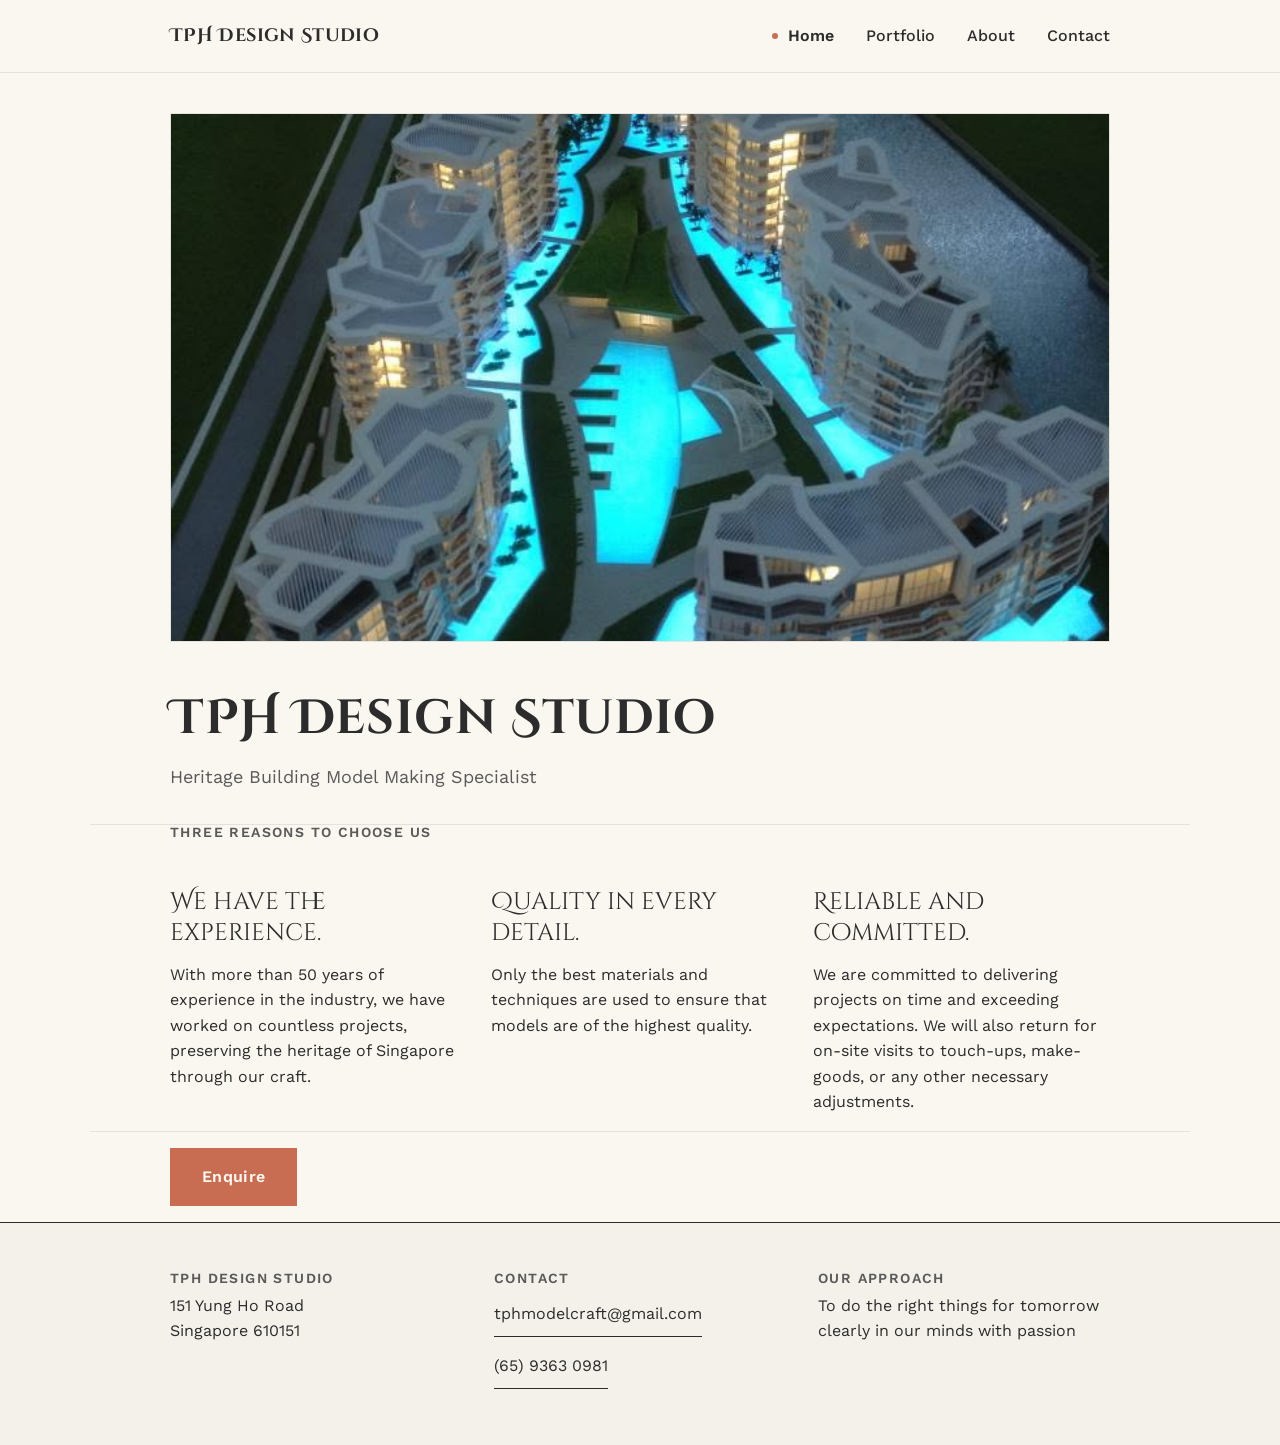
==== index.html @ d676b688 "enquire button adjustment" ====
<!DOCTYPE html>
<html lang="en">
<head>
<meta charset="UTF-8">
<meta name="viewport" content="width=device-width, initial-scale=1.0">
<title>TPH Design Studio — Heritage Building Model Making Specialist</title>
<link rel="stylesheet" href="styles.css">
</head>
<body>

<header class="site-header">
  <div class="header-inner">
    <a href="index.html" class="logo">TPH Design Studio</a>
    <button class="nav-toggle" aria-label="Toggle navigation" aria-expanded="false" aria-controls="primary-nav">
      <span></span><span></span><span></span>
    </button>
    <nav id="primary-nav" class="primary-nav">
      <ul>
        <li><a href="index.html" class="nav-link is-active">Home</a></li>
        <li><a href="portfolio.html" class="nav-link">Portfolio</a></li>
        <li><a href="about.html" class="nav-link">About</a></li>
        <li><a href="contact.html" class="nav-link">Contact</a></li>
      </ul>
    </nav>
  </div>
</header>

<main>
  <section class="hero container">
    <div class="hero-media">
      <img src="images/corals1.jpg" alt="Corals at Keppel Bay">
    </div>
    <div class="hero-content">
      <h1 class="headline-xl">TPH Design Studio</h1>
      <p class="subtitle">Heritage Building Model Making Specialist</p>
    </div>
  </section>

  <section class="reasons container">
    <p class="label-caps">Three reasons to choose us</p>
    <div class="reasons-grid">
      <article>
        <h3 class="headline-md">We have the experience.</h3>
        <p>With more than 50 years of experience in the industry, we have worked on countless projects, preserving the heritage of Singapore through our craft.</p>
      </article>
      <article>
        <h3 class="headline-md">Quality in every detail.</h3>
        <p>Only the best materials and techniques are used to ensure that models are of the highest quality.</p>
      </article>
      <article>
        <h3 class="headline-md">Reliable and committed.</h3>
        <p>We are committed to delivering projects on time and exceeding expectations. We will also return for on-site visits to touch-ups, make-goods, or any other necessary adjustments.</p>
      </article>
    </div>
  </section>

  <section class="cta-section container">
    <a href="contact.html" class="btn-primary">Enquire</a>
  </section>
</main>

<footer class="site-footer">
  <div class="footer-inner">
    <div class="footer-col">
      <p class="label-caps">TPH Design Studio</p>
      <p>151 Yung Ho Road<br>Singapore 610151</p>
    </div>
    <div class="footer-col">
      <p class="label-caps">Contact</p>
      <p><a href="mailto:tphmodelcraft@gmail.com">tphmodelcraft@gmail.com</a></p>
      <p><a href="tel:+6593630981">(65) 9363 0981</a></p>
    </div>
    <div class="footer-col">
      <p class="label-caps">Our Approach</p>
      <p>To do the right things for tomorrow clearly in our minds with passion</p>
    </div>
  </div>
</footer>

<script src="nav.js"></script>
</body>
</html>
---- styles.css ----
/* =========================================================
   TPH Design Studio — Heritage Artisan design system
   ========================================================= */

@import url('https://fonts.googleapis.com/css2?family=Cinzel+Decorative:wght@400;700&family=Work+Sans:wght@400;500;600&display=swap');

:root {
  /* Colors */
  --warm-sand: #F4F1EA;
  --terracotta: #C86D51;
  --paper-white: #FAF6F0;
  --dark-slate: #2C2C2C;
  --ink-subtle: #5A5A5A;
  --border-hairline: rgba(44, 44, 44, 0.10);

  /* Type */
  --font-display: 'Cinzel Decorative', serif;
  --font-body: 'Work Sans', sans-serif;

  /* Spacing */
  --unit: 8px;
  --margin-mobile: 24px;
  --margin-desktop: 80px;
  --gutter: 24px;
  --max-width: 1100px;
}

/* ---------- Reset ---------- */
*,
*::before,
*::after {
  box-sizing: border-box;
}

html,
body {
  margin: 0;
  padding: 0;
}

body {
  background: var(--paper-white);
  color: var(--dark-slate);
  font-family: var(--font-body);
  font-size: 16px;
  line-height: 1.6;
  -webkit-font-smoothing: antialiased;
  overflow-x: hidden;
}

img {
  max-width: 100%;
  display: block;
}

ul {
  list-style: none;
  margin: 0;
  padding: 0;
}

a {
  color: inherit;
  text-decoration: none;
}

h1,
h2,
h3 {
  margin: 0;
}

p {
  margin: 0 0 16px;
}

:focus-visible {
  outline: 2px solid var(--terracotta);
  outline-offset: 2px;
}

/* ---------- Type scale ---------- */
.headline-xl,
.headline-lg,
.headline-md {
  margin-top: 1em;
}

.headline-xl {
  font-family: var(--font-display);
  font-size: 28px;
  font-weight: 700;
  line-height: 1.2;
  letter-spacing: 0.02em;
}

.headline-lg {
  font-family: var(--font-display);
  font-size: 28px;
  font-weight: 700;
  line-height: 1.2;
}

.headline-md {
  font-family: var(--font-display);
  font-size: 22px;
  font-weight: 400;
  line-height: 1.3;
}

.body-lg {
  font-size: 18px;
  line-height: 1.6;
}

.label-caps {
  font-family: var(--font-body);
  font-size: 14px;
  font-weight: 600;
  line-height: 1.0;
  letter-spacing: 0.1em;
  text-transform: uppercase;
  color: var(--ink-subtle);
  margin: 0 0 16px;
}

@media (min-width: 768px) {
  .headline-xl {
    font-size: 48px;
  }

  .headline-lg {
    font-size: 32px;
  }

  .headline-md {
    font-size: 24px;
  }
}

/* ---------- Layout helpers ---------- */
.container {
  max-width: var(--max-width);
  margin: 0 auto;
  padding: 0 var(--margin-mobile);
}

@media (min-width: 768px) {
  .container {
    padding: 0 var(--margin-desktop);
  }
}

main {
  display: block;
}

section {
  padding: 56px 0;
}

@media (min-width: 768px) {
  section {
    padding: 96px 0;
  }
}

/* ---------- Header / Navigation ---------- */
.site-header {
  border-bottom: 1px solid var(--border-hairline);
  background: var(--paper-white);
  position: sticky;
  top: 0;
  z-index: 20;
}

.header-inner {
  max-width: var(--max-width);
  margin: 0 auto;
  padding: 0 var(--margin-mobile);
  min-height: 72px;
  display: flex;
  align-items: center;
  justify-content: space-between;
}

@media (min-width: 768px) {
  .header-inner {
    padding: 0 var(--margin-desktop);
  }
}

.logo {
  font-family: var(--font-display);
  font-size: 18px;
  font-weight: 700;
  letter-spacing: 0.02em;
  display: inline-flex;
  align-items: center;
  min-height: 44px;
}

/* Nav toggle (mobile) */
.nav-toggle {
  display: inline-flex;
  flex-direction: column;
  justify-content: center;
  align-items: flex-end;
  gap: 5px;
  width: 44px;
  height: 44px;
  background: transparent;
  border: none;
  cursor: pointer;
  padding: 0;
}

.nav-toggle span {
  display: block;
  width: 26px;
  height: 2px;
  background: var(--dark-slate);
  transition: transform 0.2s ease, opacity 0.2s ease, width 0.2s ease;
}

.nav-toggle[aria-expanded="true"] span:nth-child(1) {
  transform: translateY(7px) rotate(45deg);
}

.nav-toggle[aria-expanded="true"] span:nth-child(2) {
  opacity: 0;
}

.nav-toggle[aria-expanded="true"] span:nth-child(3) {
  transform: translateY(-7px) rotate(-45deg);
}

.primary-nav {
  display: none;
  width: 100%;
}

.primary-nav.is-open {
  display: block;
  position: absolute;
  top: 72px;
  left: 0;
  right: 0;
  background: var(--paper-white);
  border-bottom: 1px solid var(--border-hairline);
  padding: 8px var(--margin-mobile) 24px;
}

.primary-nav ul {
  display: flex;
  flex-direction: column;
}

.nav-link {
  font-family: var(--font-body);
  font-size: 16px;
  font-weight: 500;
  display: flex;
  align-items: center;
  min-height: 44px;
  border-bottom: 1px solid var(--border-hairline);
  position: relative;
}

.primary-nav ul li:last-child .nav-link {
  border-bottom: none;
}

.nav-link.is-active {
  font-weight: 600;
}

.nav-link.is-active::before {
  content: '';
  display: inline-block;
  width: 6px;
  height: 6px;
  background: var(--terracotta);
  border-radius: 50%;
  margin-right: 10px;
}

@media (min-width: 768px) {
  .nav-toggle {
    display: none;
  }

  .primary-nav {
    display: block;
    width: auto;
    position: static;
    background: none;
    border: none;
    padding: 0;
  }

  .primary-nav ul {
    flex-direction: row;
    gap: 32px;
  }

  .nav-link {
    border-bottom: none;
    min-height: 44px;
  }
}

/* ---------- Buttons & links ---------- */
.btn-primary {
  display: inline-flex;
  align-items: center;
  justify-content: center;
  min-height: 44px;
  background: var(--terracotta);
  color: var(--paper-white);
  font-family: var(--font-body);
  font-size: 16px;
  font-weight: 600;
  letter-spacing: 0.02em;
  padding: 16px 32px;
  border: none;
  border-radius: 0;
  cursor: pointer;
}

.btn-primary:hover {
  background: #b45f45;
}

.link-secondary {
  display: inline-flex;
  align-items: center;
  min-height: 44px;
  color: var(--dark-slate);
  border-bottom: 1px solid var(--dark-slate);
  font-family: var(--font-body);
  font-size: 16px;
}

/* ---------- Hero (Home) ---------- */
.hero {
  padding-top: 40px;
}

.hero-media {
  aspect-ratio: 16 / 9;
  overflow: hidden;
  border: 1px solid var(--border-hairline);
  margin-bottom: 40px;
}

.hero-media img {
  width: 100%;
  height: 100%;
  object-fit: cover;
}

.hero-content .headline-xl {
  margin-bottom: 16px;
}

.hero-content .subtitle {
  font-size: 18px;
  color: var(--ink-subtle);
  margin-bottom: 32px;
}

/* ---------- Reasons (Home) ---------- */
.reasons {
  border-top: 1px solid var(--border-hairline);
}

.reasons-grid {
  display: grid;
  grid-template-columns: 1fr;
  gap: 40px;
  margin-top: 24px;
}

.reasons-grid article h3 {
  margin-bottom: 12px;
}

@media (min-width: 768px) {
  .reasons-grid {
    grid-template-columns: repeat(3, 1fr);
    gap: var(--gutter);
  }
}

/* ---------- Page header (About / Portfolio / Contact) ---------- */
.page-header {
  padding-bottom: 0;
  border-bottom: 1px solid var(--border-hairline);
}

/* ---------- About ---------- */
.about-section {
  border-top: 1px solid var(--border-hairline);
}

.about-section:first-of-type {
  border-top: none;
}

.about-section h2 {
  margin-bottom: 16px;
}

.about-modelist-media {
  aspect-ratio: 16 / 9;
  overflow: hidden;
  border: 1px solid var(--border-hairline);
  margin-top: 24px;
}

.about-modelist-media img {
  width: 100%;
  height: 100%;
  object-fit: cover;
}

/* ---------- Portfolio ---------- */
.portfolio-group {
  border-top: 1px solid var(--border-hairline);
}

.portfolio-group:first-of-type {
  border-top: none;
}

.portfolio-group h2 {
  margin-bottom: 24px;
}

.portfolio-grid {
  display: grid;
  grid-template-columns: 1fr;
  gap: var(--gutter);
}

@media (min-width: 600px) {
  .portfolio-grid {
    grid-template-columns: repeat(2, 1fr);
  }
}

.portfolio-card {
  margin: 0;
  border: 1px solid var(--border-hairline);
  overflow: hidden;
}

.portfolio-card img {
  width: 100%;
  aspect-ratio: 4 / 3;
  object-fit: cover;
  opacity: 0.9;
  transition: opacity 0.2s ease;
}

.portfolio-card:hover img {
  opacity: 1;
}

/* ---------- CTA section ---------- */
.cta-section {
  border-top: 1px solid var(--border-hairline);
  text-align: left;
}

.cta-section .btn-primary {
  margin-top: 16px;
  margin-bottom: 16px;
}

/* ---------- Contact ---------- */
.contact-block {
  margin-bottom: 32px;
}

.contact-block h2 {
  margin-bottom: 12px;
}

.contact-list li {
  display: block;
  margin-bottom: 4px;
}

.contact-list a {
  display: inline-flex;
  align-items: center;
  min-height: 44px;
}

/* ---------- Footer ---------- */
.site-footer {
  border-top: 1px solid var(--dark-slate);
  padding: 48px 0;
  background: var(--warm-sand);
}

.footer-inner {
  max-width: var(--max-width);
  margin: 0 auto;
  padding: 0 var(--margin-mobile);
  display: grid;
  grid-template-columns: 1fr;
  gap: 32px;
}

@media (min-width: 768px) {
  .footer-inner {
    padding: 0 var(--margin-desktop);
    grid-template-columns: repeat(3, 1fr);
  }
}

.footer-col p {
  margin: 0 0 8px;
}

.footer-col a {
  display: inline-flex;
  align-items: center;
  min-height: 44px;
  border-bottom: 1px solid var(--dark-slate);
}
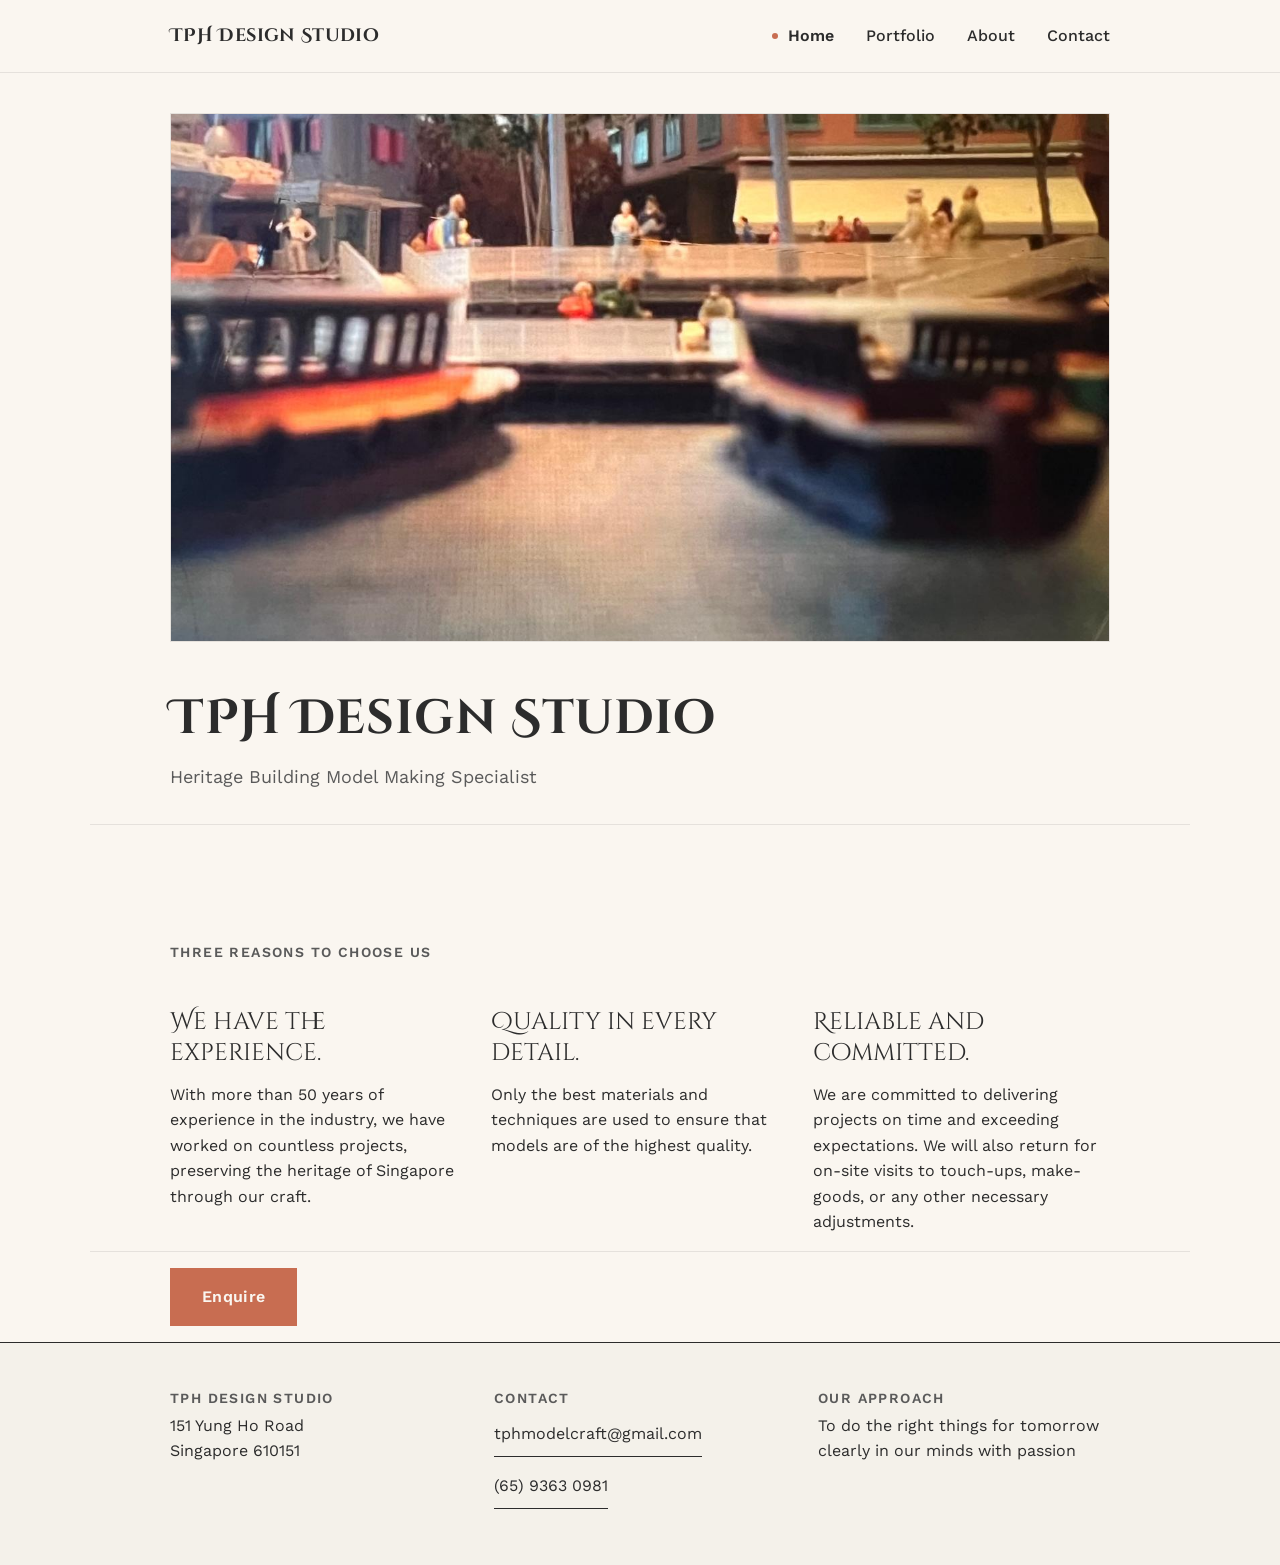
==== commit 7ba2601e: "cq8" ====
--- a/index.html
+++ b/index.html
@@ -1,82 +1,87 @@
 <!DOCTYPE html>
 <html lang="en">
+
 <head>
-<meta charset="UTF-8">
-<meta name="viewport" content="width=device-width, initial-scale=1.0">
-<title>TPH Design Studio — Heritage Building Model Making Specialist</title>
-<link rel="stylesheet" href="styles.css">
+  <meta charset="UTF-8">
+  <meta name="viewport" content="width=device-width, initial-scale=1.0">
+  <title>TPH Design Studio — Heritage Building Model Making Specialist</title>
+  <link rel="stylesheet" href="styles.css">
 </head>
+
 <body>
 
-<header class="site-header">
-  <div class="header-inner">
-    <a href="index.html" class="logo">TPH Design Studio</a>
-    <button class="nav-toggle" aria-label="Toggle navigation" aria-expanded="false" aria-controls="primary-nav">
-      <span></span><span></span><span></span>
-    </button>
-    <nav id="primary-nav" class="primary-nav">
-      <ul>
-        <li><a href="index.html" class="nav-link is-active">Home</a></li>
-        <li><a href="portfolio.html" class="nav-link">Portfolio</a></li>
-        <li><a href="about.html" class="nav-link">About</a></li>
-        <li><a href="contact.html" class="nav-link">Contact</a></li>
-      </ul>
-    </nav>
-  </div>
-</header>
+  <header class="site-header">
+    <div class="header-inner">
+      <a href="index.html" class="logo">TPH Design Studio</a>
+      <button class="nav-toggle" aria-label="Toggle navigation" aria-expanded="false" aria-controls="primary-nav">
+        <span></span><span></span><span></span>
+      </button>
+      <nav id="primary-nav" class="primary-nav">
+        <ul>
+          <li><a href="index.html" class="nav-link is-active">Home</a></li>
+          <li><a href="portfolio.html" class="nav-link">Portfolio</a></li>
+          <li><a href="about.html" class="nav-link">About</a></li>
+          <li><a href="contact.html" class="nav-link">Contact</a></li>
+        </ul>
+      </nav>
+    </div>
+  </header>
 
-<main>
-  <section class="hero container">
-    <div class="hero-media">
-      <img src="images/corals1.jpg" alt="Corals at Keppel Bay">
+  <main>
+    <section class="hero container">
+      <div class="hero-media">
+        <img src="images/cq8.jpeg" alt="Clarke Quay">
+      </div>
+      <div class="hero-content">
+        <h1 class="headline-xl">TPH Design Studio</h1>
+        <p class="subtitle">Heritage Building Model Making Specialist</p>
+      </div>
+    </section>
+
+    <section class="reasons container">
+      <p class="label-caps">Three reasons to choose us</p>
+      <div class="reasons-grid">
+        <article>
+          <h3 class="headline-md">We have the experience.</h3>
+          <p>With more than 50 years of experience in the industry, we have worked on countless projects, preserving the
+            heritage of Singapore through our craft.</p>
+        </article>
+        <article>
+          <h3 class="headline-md">Quality in every detail.</h3>
+          <p>Only the best materials and techniques are used to ensure that models are of the highest quality.</p>
+        </article>
+        <article>
+          <h3 class="headline-md">Reliable and committed.</h3>
+          <p>We are committed to delivering projects on time and exceeding expectations. We will also return for on-site
+            visits to touch-ups, make-goods, or any other necessary adjustments.</p>
+        </article>
+      </div>
+    </section>
+
+    <section class="cta-section container">
+      <a href="contact.html" class="btn-primary">Enquire</a>
+    </section>
+  </main>
+
+  <footer class="site-footer">
+    <div class="footer-inner">
+      <div class="footer-col">
+        <p class="label-caps">TPH Design Studio</p>
+        <p>151 Yung Ho Road<br>Singapore 610151</p>
+      </div>
+      <div class="footer-col">
+        <p class="label-caps">Contact</p>
+        <p><a href="mailto:tphmodelcraft@gmail.com">tphmodelcraft@gmail.com</a></p>
+        <p><a href="tel:+6593630981">(65) 9363 0981</a></p>
+      </div>
+      <div class="footer-col">
+        <p class="label-caps">Our Approach</p>
+        <p>To do the right things for tomorrow clearly in our minds with passion</p>
+      </div>
     </div>
-    <div class="hero-content">
-      <h1 class="headline-xl">TPH Design Studio</h1>
-      <p class="subtitle">Heritage Building Model Making Specialist</p>
-    </div>
-  </section>
+  </footer>
 
-  <section class="reasons container">
-    <p class="label-caps">Three reasons to choose us</p>
-    <div class="reasons-grid">
-      <article>
-        <h3 class="headline-md">We have the experience.</h3>
-        <p>With more than 50 years of experience in the industry, we have worked on countless projects, preserving the heritage of Singapore through our craft.</p>
-      </article>
-      <article>
-        <h3 class="headline-md">Quality in every detail.</h3>
-        <p>Only the best materials and techniques are used to ensure that models are of the highest quality.</p>
-      </article>
-      <article>
-        <h3 class="headline-md">Reliable and committed.</h3>
-        <p>We are committed to delivering projects on time and exceeding expectations. We will also return for on-site visits to touch-ups, make-goods, or any other necessary adjustments.</p>
-      </article>
-    </div>
-  </section>
+  <script src="nav.js"></script>
+</body>
 
-  <section class="cta-section container">
-    <a href="contact.html" class="btn-primary">Enquire</a>
-  </section>
-</main>
-
-<footer class="site-footer">
-  <div class="footer-inner">
-    <div class="footer-col">
-      <p class="label-caps">TPH Design Studio</p>
-      <p>151 Yung Ho Road<br>Singapore 610151</p>
-    </div>
-    <div class="footer-col">
-      <p class="label-caps">Contact</p>
-      <p><a href="mailto:tphmodelcraft@gmail.com">tphmodelcraft@gmail.com</a></p>
-      <p><a href="tel:+6593630981">(65) 9363 0981</a></p>
-    </div>
-    <div class="footer-col">
-      <p class="label-caps">Our Approach</p>
-      <p>To do the right things for tomorrow clearly in our minds with passion</p>
-    </div>
-  </div>
-</footer>
-
-<script src="nav.js"></script>
-</body>
-</html>
+</html>
--- a/styles.css
+++ b/styles.css
@@ -373,6 +373,13 @@
 /* ---------- Reasons (Home) ---------- */
 .reasons {
   border-top: 1px solid var(--border-hairline);
+  padding-top: 80px;
+}
+
+@media (min-width: 768px) {
+  .reasons {
+    padding-top: 120px;
+  }
 }
 
 .reasons-grid {
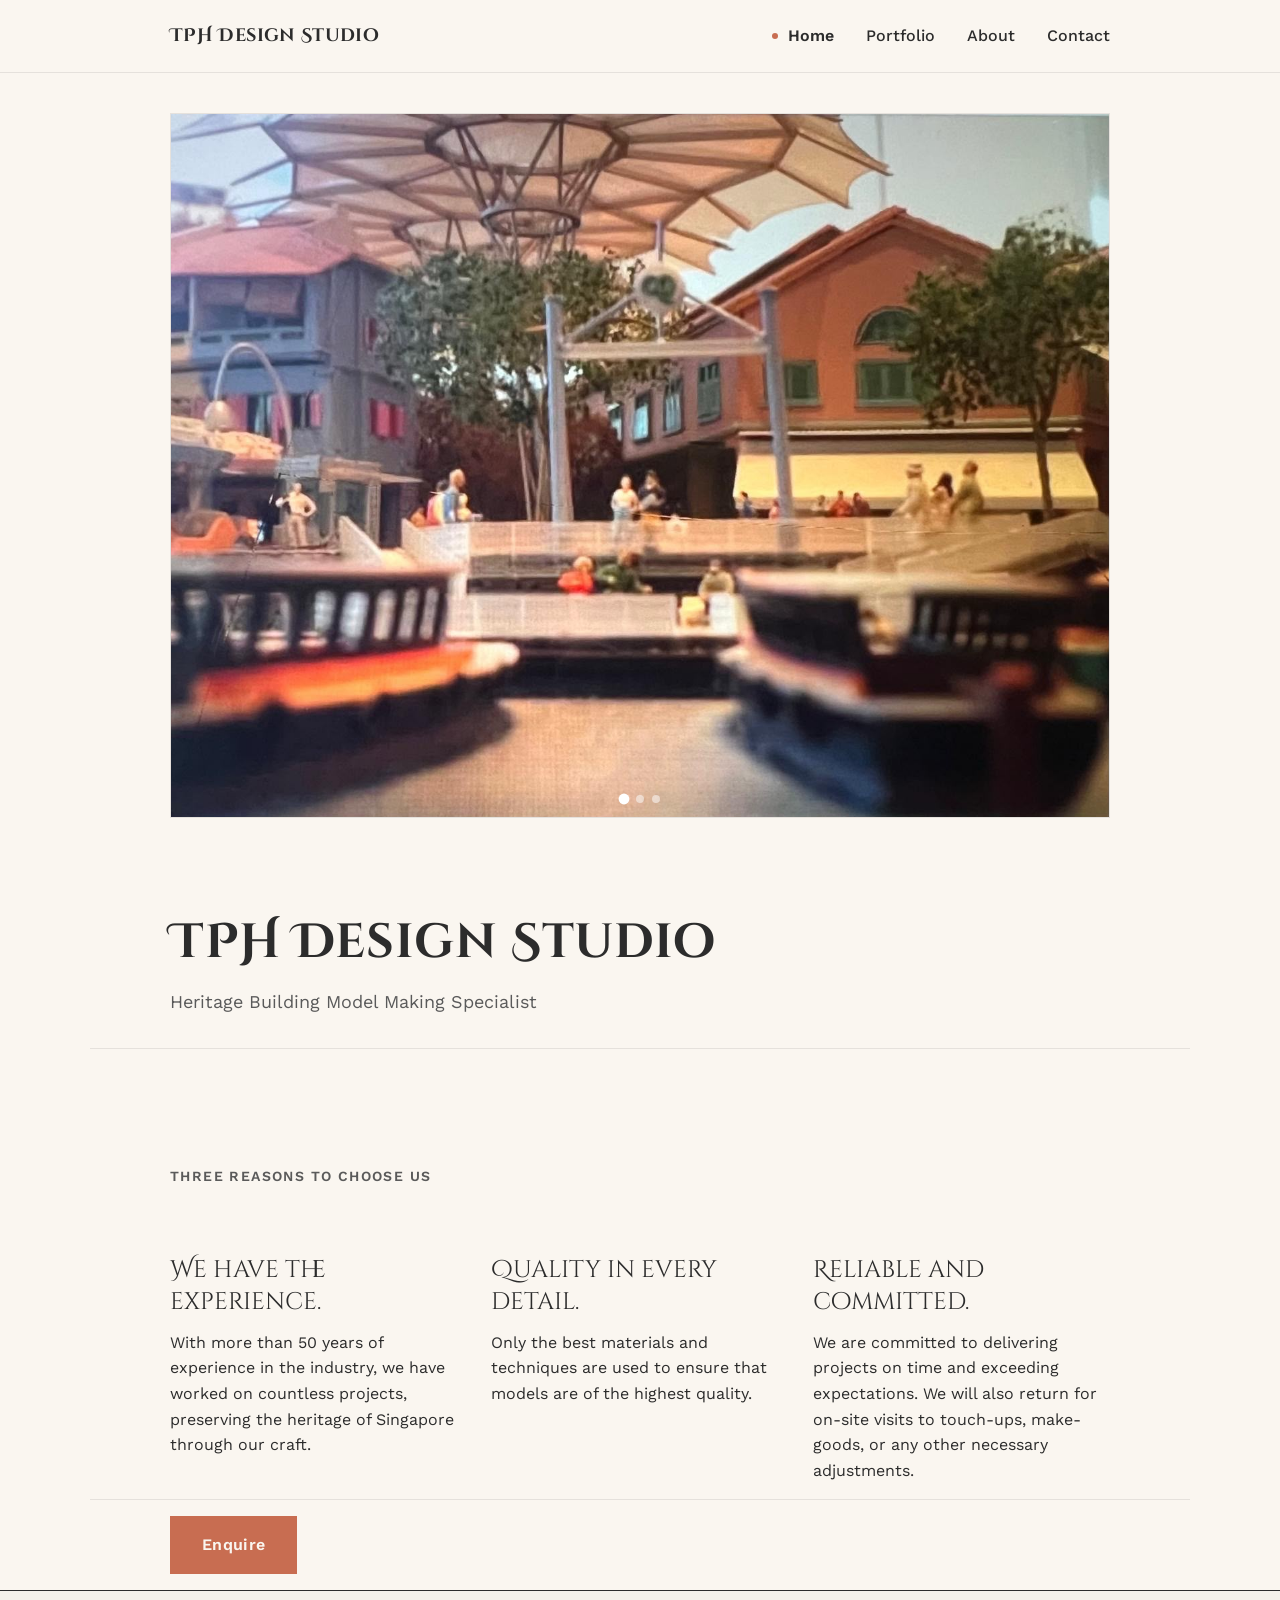
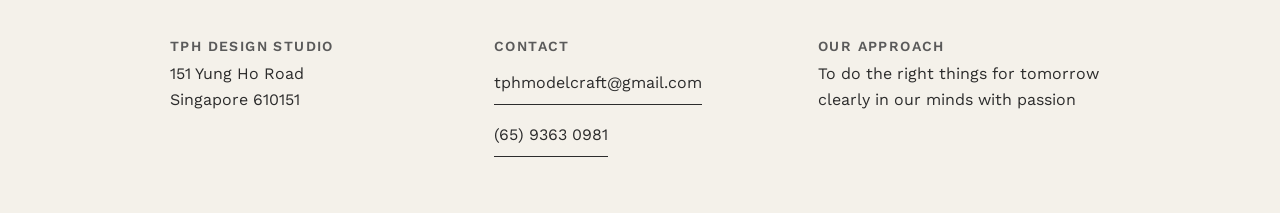
==== commit 237475b0: "hero-media auto slide 3 images" ====
--- a/index.html
+++ b/index.html
@@ -29,8 +29,15 @@
 
   <main>
     <section class="hero container">
-      <div class="hero-media">
-        <img src="images/cq8.jpeg" alt="Clarke Quay">
+      <div class="hero-media hero-carousel" id="heroCarousel">
+        <img src="images/cq8.jpeg"  alt="Clarke Quay"              class="carousel-slide is-active">
+        <img src="images/cq9.jpeg"  alt="Clarke Quay model detail" class="carousel-slide">
+        <img src="images/mbfc1.jpg" alt="Marina Bay Financial Centre model" class="carousel-slide">
+        <div class="carousel-dots" id="carouselDots">
+          <button class="carousel-dot is-active" aria-label="Slide 1"></button>
+          <button class="carousel-dot" aria-label="Slide 2"></button>
+          <button class="carousel-dot" aria-label="Slide 3"></button>
+        </div>
       </div>
       <div class="hero-content">
         <h1 class="headline-xl">TPH Design Studio</h1>
@@ -82,6 +89,34 @@
   </footer>
 
   <script src="nav.js"></script>
+  <script>
+    (function () {
+      const slides = document.querySelectorAll('#heroCarousel .carousel-slide');
+      const dots   = document.querySelectorAll('#carouselDots .carousel-dot');
+      let current  = 0;
+      let timer;
+
+      function goTo(index) {
+        slides[current].classList.remove('is-active');
+        dots[current].classList.remove('is-active');
+        current = (index + slides.length) % slides.length;
+        slides[current].classList.add('is-active');
+        dots[current].classList.add('is-active');
+      }
+
+      function next() { goTo(current + 1); }
+
+      dots.forEach(function (dot, i) {
+        dot.addEventListener('click', function () {
+          clearInterval(timer);
+          goTo(i);
+          timer = setInterval(next, 4000);
+        });
+      });
+
+      timer = setInterval(next, 4000);
+    })();
+  </script>
 </body>
 
 </html>
--- a/styles.css
+++ b/styles.css
@@ -83,7 +83,7 @@
 .headline-xl,
 .headline-lg,
 .headline-md {
-  margin-top: 1em;
+  margin-top: 2em;
 }
 
 .headline-xl {
@@ -348,17 +348,60 @@
 }
 
 .hero-media {
-  aspect-ratio: 16 / 9;
+  aspect-ratio: 4 / 3;
   overflow: hidden;
   border: 1px solid var(--border-hairline);
   margin-bottom: 40px;
 }
 
-.hero-media img {
+/* Carousel: stack slides and crossfade */
+.hero-carousel {
+  position: relative;
+}
+
+.hero-media img,
+.carousel-slide {
+  position: absolute;
+  inset: 0;
   width: 100%;
   height: 100%;
   object-fit: cover;
-}
+  opacity: 0;
+  transition: opacity 0.9s ease;
+}
+
+.carousel-slide.is-active {
+  opacity: 1;
+  position: relative; /* keeps the container height */
+}
+
+/* Dot indicators */
+.carousel-dots {
+  position: absolute;
+  bottom: 14px;
+  left: 50%;
+  transform: translateX(-50%);
+  display: flex;
+  gap: 8px;
+  z-index: 10;
+}
+
+.carousel-dot {
+  width: 8px;
+  height: 8px;
+  border-radius: 50%;
+  border: none;
+  background: rgba(255, 255, 255, 0.5);
+  cursor: pointer;
+  padding: 0;
+  transition: background 0.3s ease, transform 0.3s ease;
+}
+
+.carousel-dot.is-active {
+  background: #fff;
+  transform: scale(1.35);
+}
+
 
 .hero-content .headline-xl {
   margin-bottom: 16px;
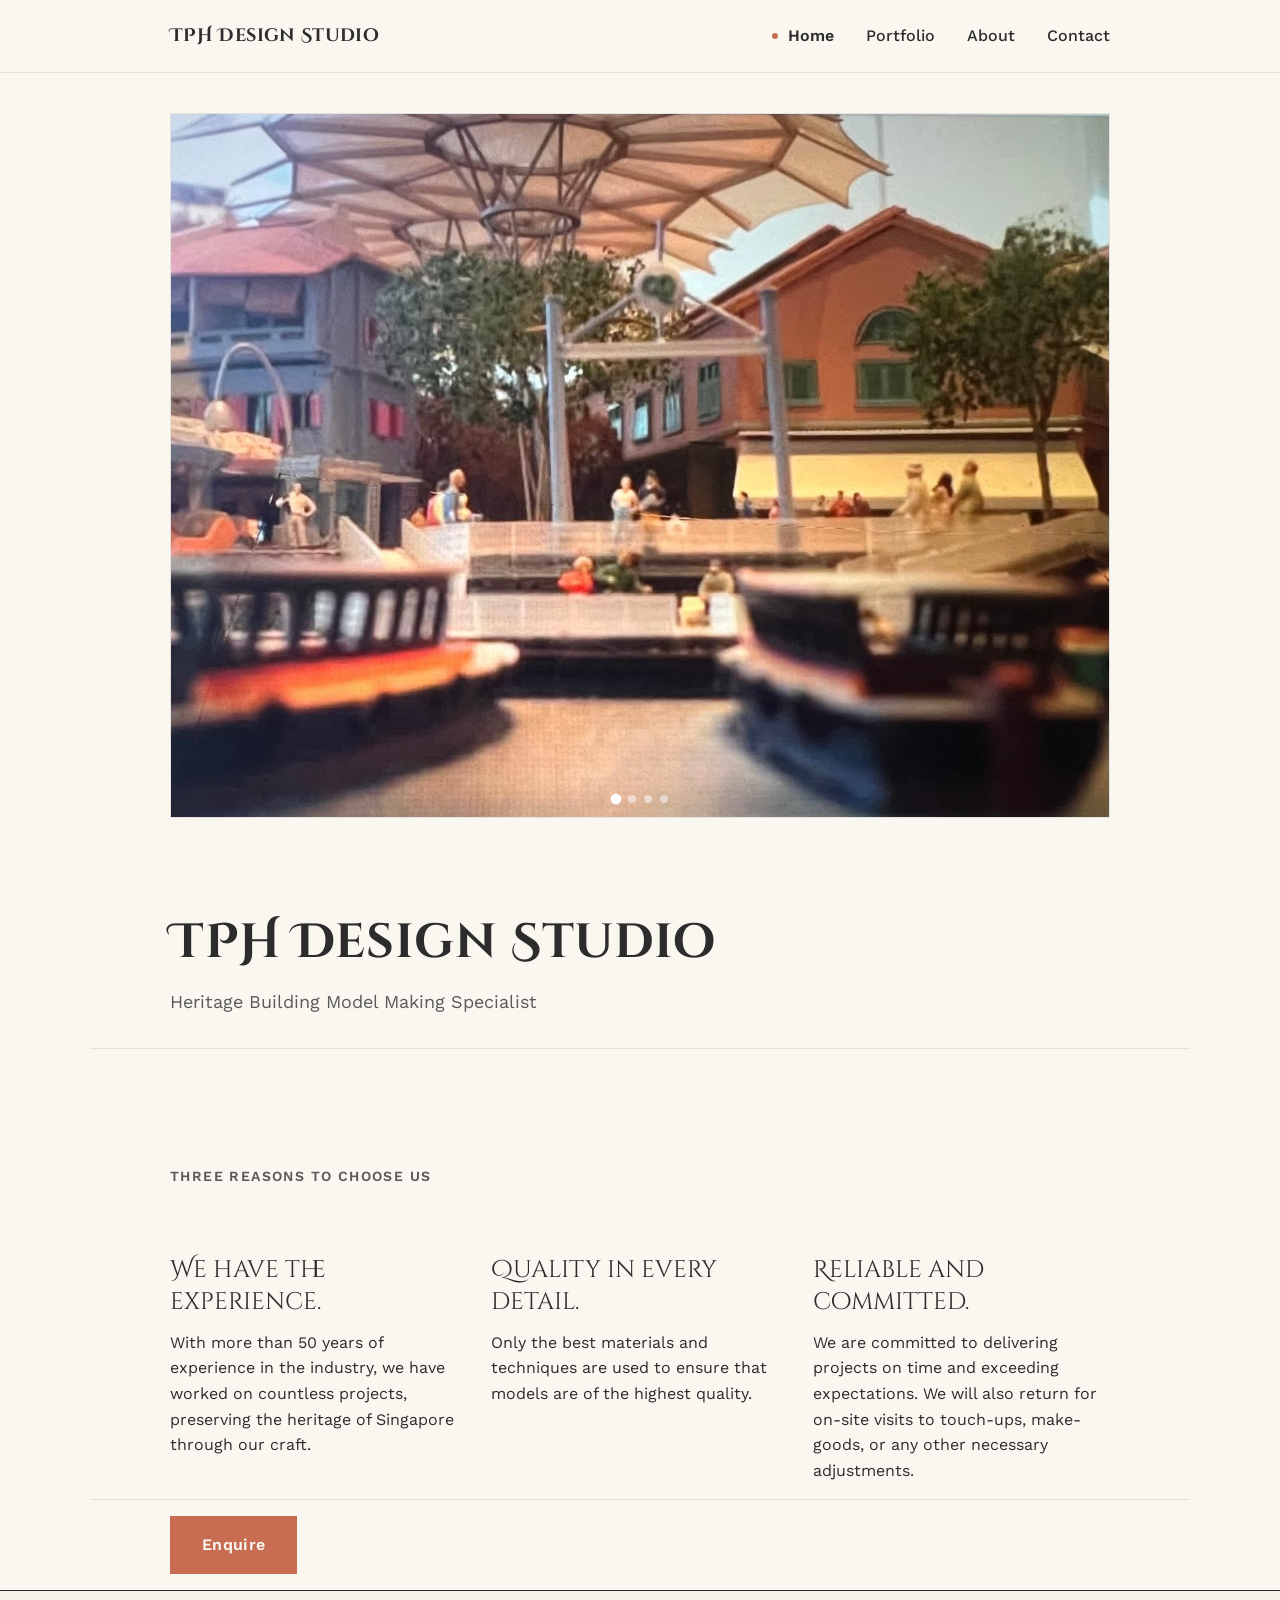
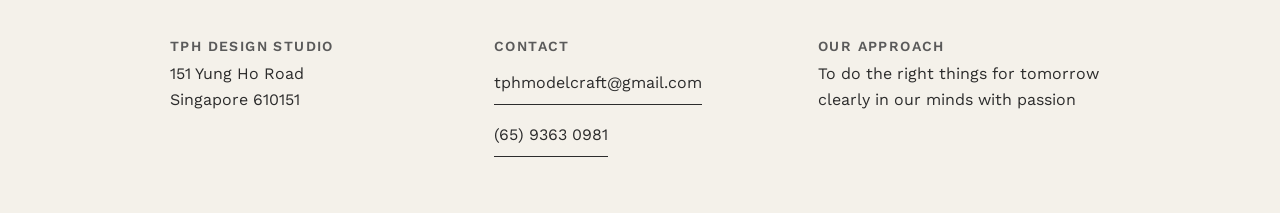
==== commit 443d1294: "feat: add Corals@Keppel Bay model image and carousel navigation dot to index.html" ====
--- a/index.html
+++ b/index.html
@@ -30,13 +30,15 @@
   <main>
     <section class="hero container">
       <div class="hero-media hero-carousel" id="heroCarousel">
-        <img src="images/cq8.jpeg"  alt="Clarke Quay"              class="carousel-slide is-active">
-        <img src="images/cq9.jpeg"  alt="Clarke Quay model detail" class="carousel-slide">
-        <img src="images/mbfc1.jpg" alt="Marina Bay Financial Centre model" class="carousel-slide">
+        <img src="images/cq8.jpeg" alt="Clarke Quay" class="carousel-slide is-active">
+        <img src="images/sccci1.jpeg" alt="SCCCI Model" class="carousel-slide">
+        <img src="images/mbfc2.jpg" alt="Marina Bay Financial Centre model" class="carousel-slide">
+        <img src="images/corals1.jpeg" alt="Corals@Keppel Bay model" class="carousel-slide">
         <div class="carousel-dots" id="carouselDots">
           <button class="carousel-dot is-active" aria-label="Slide 1"></button>
           <button class="carousel-dot" aria-label="Slide 2"></button>
           <button class="carousel-dot" aria-label="Slide 3"></button>
+          <button class="carousel-dot" aria-label="Slide 4"></button>
         </div>
       </div>
       <div class="hero-content">
@@ -92,8 +94,8 @@
   <script>
     (function () {
       const slides = document.querySelectorAll('#heroCarousel .carousel-slide');
-      const dots   = document.querySelectorAll('#carouselDots .carousel-dot');
-      let current  = 0;
+      const dots = document.querySelectorAll('#carouselDots .carousel-dot');
+      let current = 0;
       let timer;
 
       function goTo(index) {
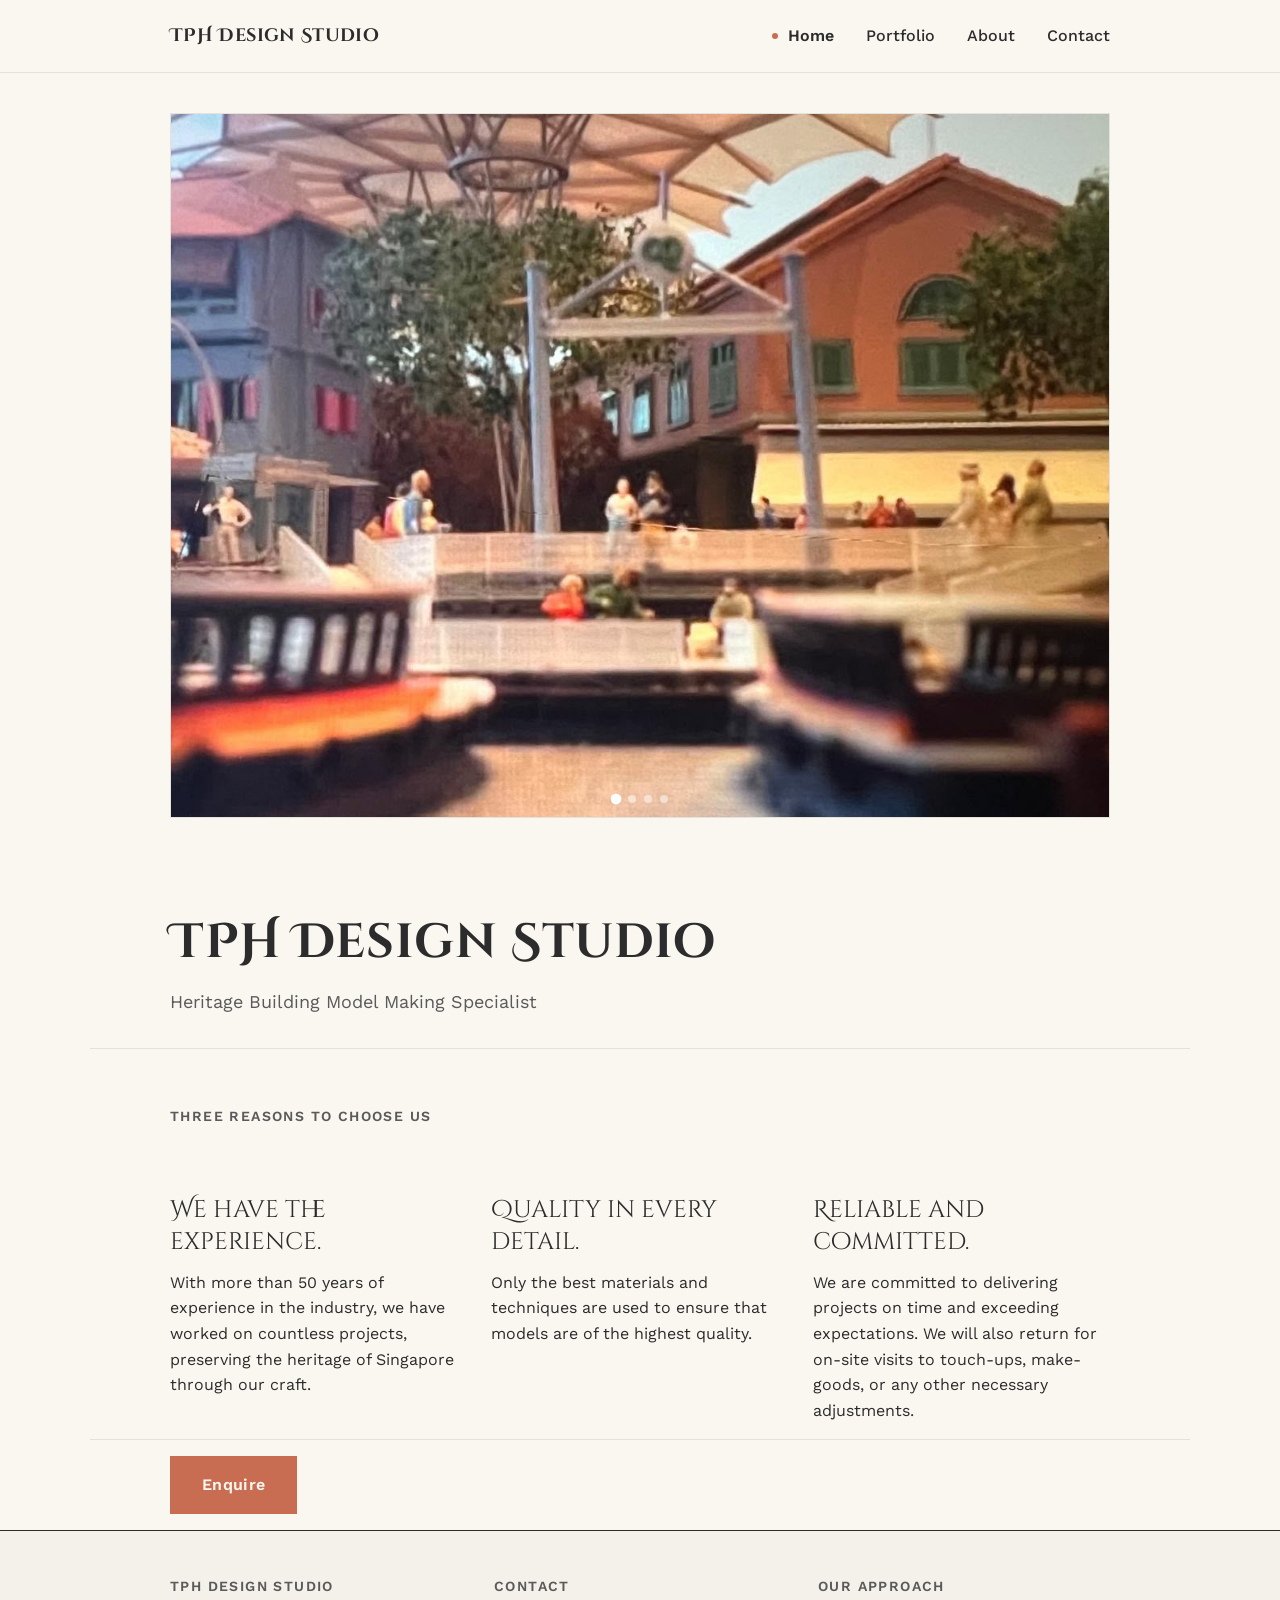
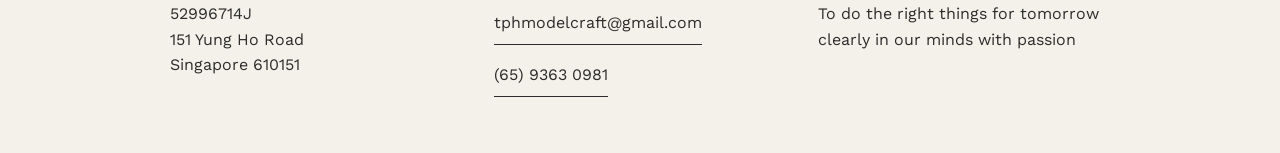
==== commit f9b7eaec: "chore: add UEN 52996714J to address blocks and fix HTML indentation in about.html" ====
--- a/index.html
+++ b/index.html
@@ -33,7 +33,7 @@
         <img src="images/cq8.jpeg" alt="Clarke Quay" class="carousel-slide is-active">
         <img src="images/sccci1.jpeg" alt="SCCCI Model" class="carousel-slide">
         <img src="images/mbfc2.jpg" alt="Marina Bay Financial Centre model" class="carousel-slide">
-        <img src="images/corals1.jpeg" alt="Corals@Keppel Bay model" class="carousel-slide">
+        <img src="images/corals1.jpg" alt="Corals@Keppel Bay model" class="carousel-slide">
         <div class="carousel-dots" id="carouselDots">
           <button class="carousel-dot is-active" aria-label="Slide 1"></button>
           <button class="carousel-dot" aria-label="Slide 2"></button>
@@ -76,7 +76,7 @@
     <div class="footer-inner">
       <div class="footer-col">
         <p class="label-caps">TPH Design Studio</p>
-        <p>151 Yung Ho Road<br>Singapore 610151</p>
+        <p>52996714J<br>151 Yung Ho Road<br>Singapore 610151</p>
       </div>
       <div class="footer-col">
         <p class="label-caps">Contact</p>
--- a/styles.css
+++ b/styles.css
@@ -370,10 +370,23 @@
   transition: opacity 0.9s ease;
 }
 
+@keyframes carouselZoom {
+  from {
+    transform: scale(1);
+  }
+
+  to {
+    transform: scale(1.20);
+  }
+}
+
 .carousel-slide.is-active {
   opacity: 1;
-  position: relative; /* keeps the container height */
-}
+  position: relative;
+  /* keeps the container height */
+  animation: carouselZoom 4.8s ease-out forwards;
+}
+
 
 /* Dot indicators */
 .carousel-dots {
@@ -421,7 +434,7 @@
 
 @media (min-width: 768px) {
   .reasons {
-    padding-top: 120px;
+    padding-top: 60px;
   }
 }
 
